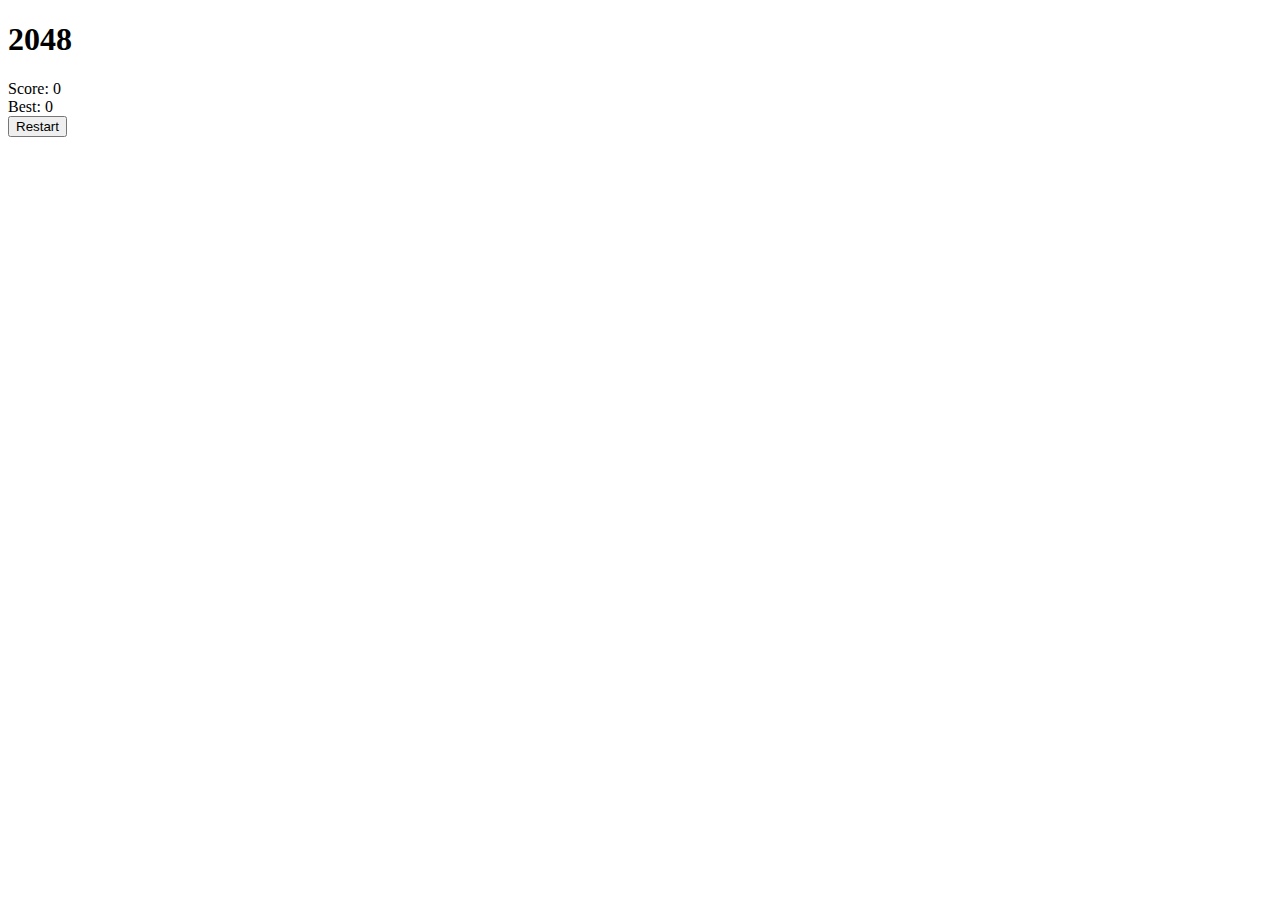
==== index.html @ 1fcfe6a0 "есть gpt начал свой" ====
<!DOCTYPE html>
<html>
    <head>
        <meta charset="UTF-8">
        <meta name="viewport" content="width=device-width, initial-scale=1.0">
        <title>2048</title>
        <link rel="stylesheet" href="style.css">
    </head>
    <body>
        <div class="header">
            <h1>2048</h1>
            <div class="score-board">
                <div class="current-score" id="current-score">Score: 0</div>
                <div class="best-score" id="best-score">Best: 0</div>
                <button class="reset-button" id="reset-button">Restart</button>
            </div>
        </div>
        <div class="game-field" id="game-field">
        </div>
    </body>
</html>
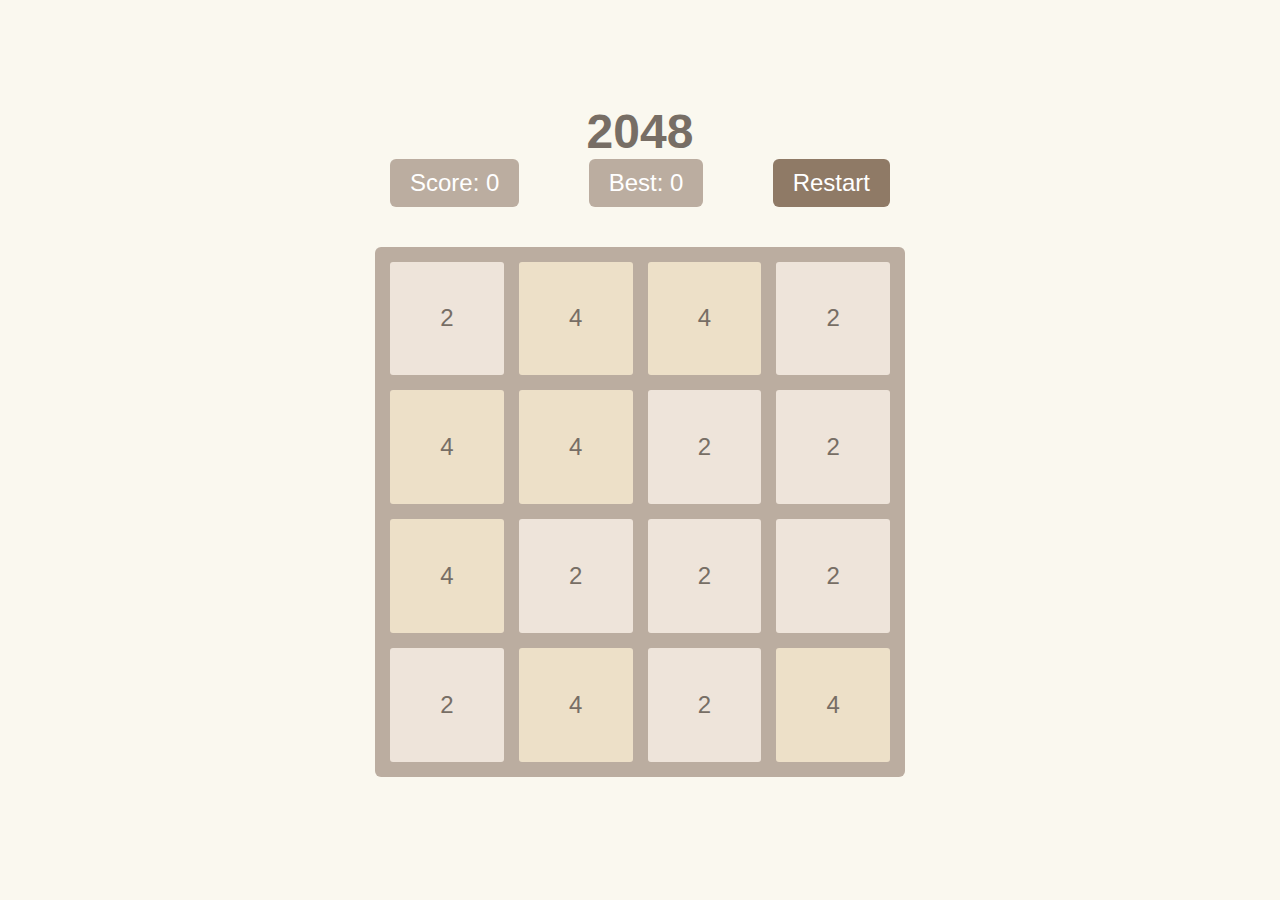
==== commit 3a046261: "showDisplay" ====
--- a/index.html
+++ b/index.html
@@ -17,5 +17,6 @@
         </div>
         <div class="game-field" id="game-field">
         </div>
+        <script src="src.js"></script>
     </body>
 </html>--- a/style.css
+++ b/style.css
@@ -0,0 +1,78 @@
+body {
+    display: flex;
+    justify-content: center;
+    align-items: center;
+    flex-direction: column;
+    height: 100vh;
+    background-color: #faf8ef;
+    margin: 0;
+    font-family: 'Arial', sans-serif;
+}
+
+.header {
+    text-align: center;
+    margin-bottom: 20px;
+}
+
+.header h1{
+    font-size: 48px;
+    margin: 0;
+    color: #776e65;
+}
+
+.score-board {
+    display: flex;
+    justify-content: space-between;
+    align-items: center;
+    width: 500px;
+    margin-bottom: 20px;
+}
+
+.current-score, .best-score {
+    background-color: #bbada0;
+    border-radius: 6px;
+    padding: 10px 20px;
+    color: white;
+    font-size: 24px;
+}
+
+.reset-button {
+    background-color: #8f7a66;
+    border: none;
+    border-radius: 6px;
+    padding: 10px 20px;
+    color: white;
+    font-size: 24px;
+    cursor: pointer;
+}
+
+.game-field {
+    background-color: #bbada0;
+    border-radius: 6px;
+    margin-bottom: 20px;
+    padding: 15px;
+    width: 500px;
+    height: 500px;
+}
+
+.cell {
+    background-color: #cdc1b4;
+    border-radius: 3px;
+    display: flex;
+    justify-content: center;
+    align-items: center;
+    font-size: 24px;
+    color: #776e65;
+}
+
+.cell-2 { background-color: #eee4da !important; }
+.cell-4 { background-color: #ede0c8 !important; }
+.cell-8 { background-color: #f2b179 !important; }
+.cell-16 { background-color: #f59563 !important; }
+.cell-32 { background-color: #f67c5f !important; }
+.cell-64 { background-color: #f65e3b !important; }
+.cell-128 { background-color: #edcf72 !important; }
+.cell-256 { background-color: #edcc61 !important; }
+.cell-512 { background-color: #edc850 !important; }
+.cell-1024 { background-color: #edc53f !important; }
+.cell-2048 { background-color: #edc22e !important; }